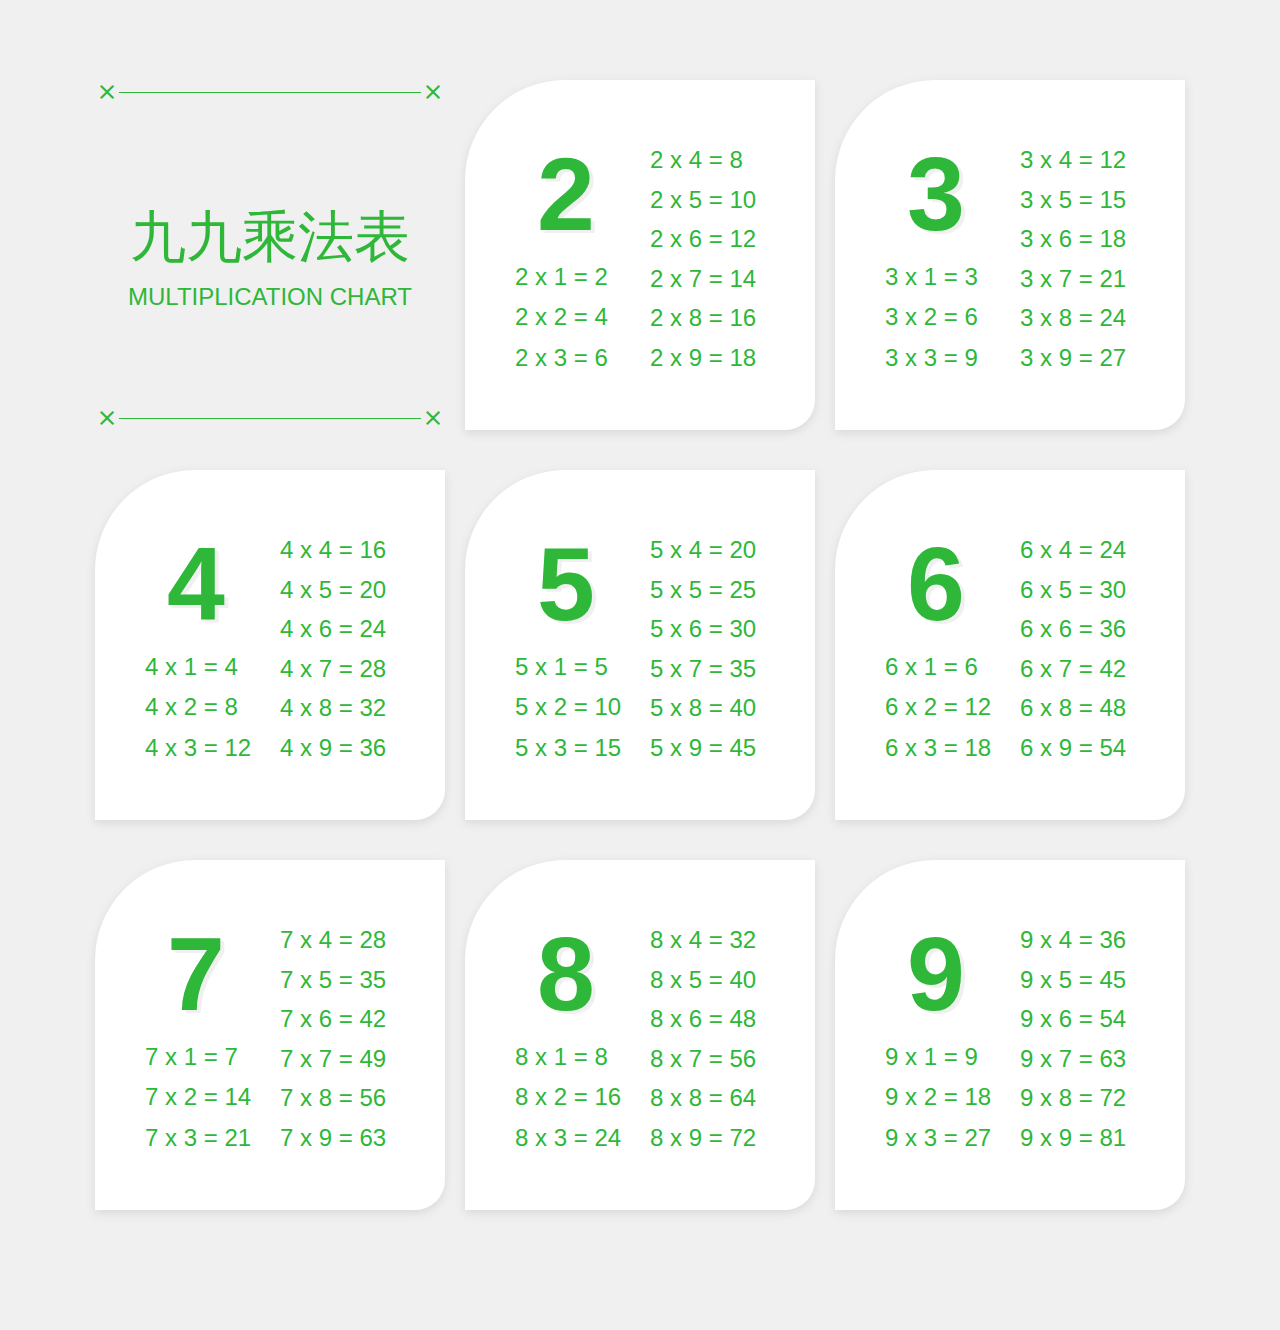
==== index.html @ 22dd7741 "Update 2021-01-02T08:16:33.560Z" ====
<!DOCTYPE html>
<html lang="en">

<head>
  <meta charset="UTF-8">
  <meta name="viewport" content="width=device-width, initial-scale=1.0">
  <meta http-equiv="X-UA-Compatible" content="ie=edge">
  <title>1F-9x9</title>
  <link href="https://fonts.googleapis.com/icon?family=Material+Icons" rel="stylesheet" />
  <link rel="stylesheet" href="./assets/style/all.css">
</head>

<body>


  
<section class="container">

</section>



  <script src="./assets/js/vendors.js"></script>
  <script src="./assets/js/all.js"></script>
</body>

</html>
---- assets/style/all.css ----
@charset "UTF-8";
@import url("https://fonts.googleapis.com/css2?family=Oswald:wght@200;300;400;500;600;700&display=swap");
#注意不是只有這一種CSS reset
html, body, div, span, applet, object, iframe,
h1, h2, h3, h4, h5, h6, p, blockquote, pre,
a, abbr, acronym, address, big, cite, code,
del, dfn, em, img, ins, kbd, q, s, samp,
small, strike, strong, sub, sup, tt, var,
b, u, i, center,
dl, dt, dd, ol, ul, li,
fieldset, form, label, legend,
table, caption, tbody, tfoot, thead, tr, th, td,
article, aside, canvas, details, embed,
figure, figcaption, footer, header, hgroup,
menu, nav, output, ruby, section, summary,
time, mark, audio, video {
  margin: 0;
  padding: 0;
  border: 0;
  font-size: 100%;
  font: inherit;
  vertical-align: baseline; }

/* HTML5 display-role reset for older browsers */
article, aside, details, figcaption, figure,
footer, header, hgroup, menu, nav, section {
  display: block; }

body {
  line-height: 1; }

ol, ul {
  list-style: none; }

blockquote, q {
  quotes: none; }

blockquote:before, blockquote:after,
q:before, q:after {
  content: '';
  content: none; }

table {
  border-collapse: collapse;
  border-spacing: 0; }

img {
  /*這行是為了RWD多加的*/
  max-width: 100%;
  height: auto; }

/*以上是css reset*/
/*以下是確保盒模型不會破版*/
/* 全域 border box */
*, *::before, *::after {
  box-sizing: border-box; }

.d-flex {
  display: flex; }

.flex-column {
  flex-direction: column; }

.flex-row {
  flex-direction: row; }

.justify-content-between {
  justify-content: space-between; }

.flex-wrap {
  flex-wrap: wrap; }

.m-0 {
  margin: 0px !important; }

.w-100 {
  width: 100%; }

body {
  font-family: Arial, 'Microsoft JhengHei', Helvetica, sans-serif; }

.container {
  margin: 0 auto;
  padding: 80px 85px;
  background: #f0f0f0 0% 0% no-repeat padding-box;
  color: #2eb738;
  display: flex;
  flex-wrap: wrap;
  justify-content: space-around;
  align-items: center; }

.firstBox {
  width: 350px;
  height: 350px;
  display: flex;
  flex-direction: column;
  justify-content: space-between;
  margin-bottom: 40px; }

.hr-style {
  border: 0px;
  position: relative; }
  .hr-style::after {
    content: '';
    position: absolute;
    border-top: 1px solid #2eb738;
    top: 50%;
    left: 0;
    right: 0; }

.title-area {
  text-align: center; }

.title-h1 {
  font-size: 56px;
  line-height: 1.5; }

.title-text {
  font-size: 24px;
  line-height: 1.5; }

.box {
  width: 350px;
  height: 350px;
  background: #ffffff 0% 0% no-repeat padding-box;
  box-shadow: 0px 3px 10px #d8d8d8;
  border-radius: 100px 0px 30px 0px;
  padding: 60px 30px 60px 50px;
  margin-bottom: 40px;
  justify-content: space-between; }
  .box .box-title {
    font-size: 104px;
    font-weight: bold;
    border: 2px solid #ffffff;
    text-shadow: 4px 3px 0px #f0f0f0;
    padding-left: 20px; }
  .box .box-text {
    width: 50%;
    font-size: 24px;
    margin-top: 8px; }

/*# sourceMappingURL=all.css.map */
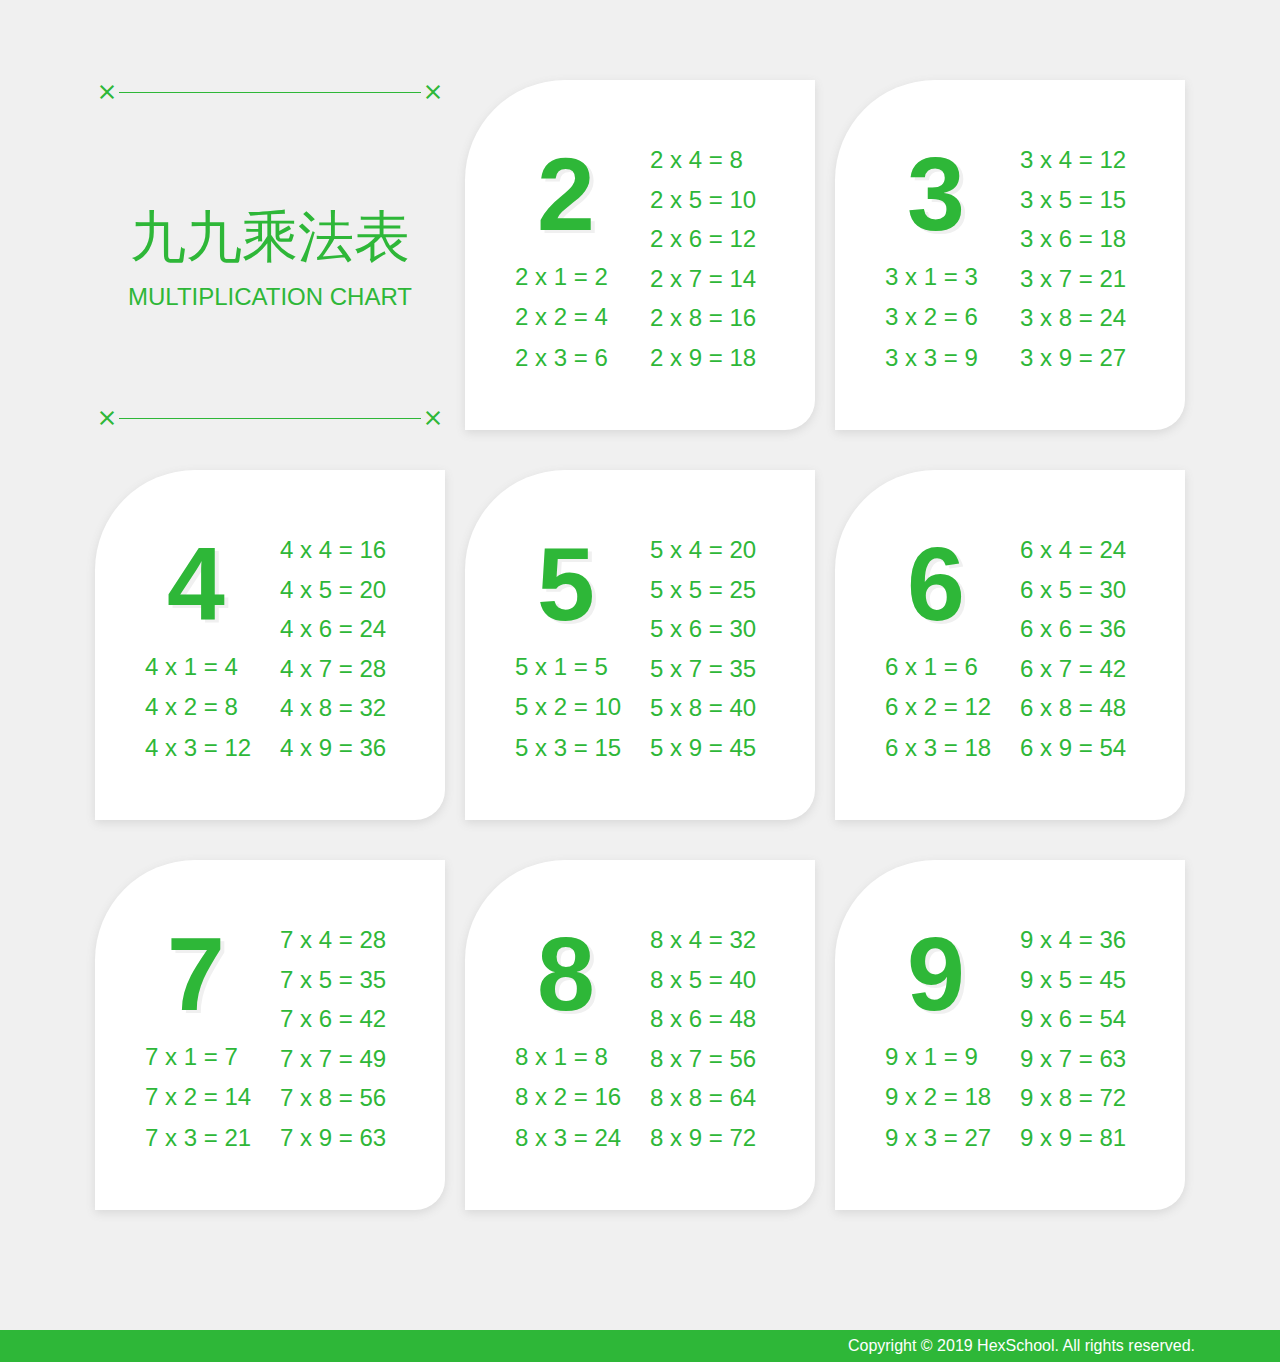
==== commit 21096eb2: "Update 2021-01-02T11:30:38.042Z" ====
--- a/index.html
+++ b/index.html
@@ -14,9 +14,8 @@
 
 
   
-<section class="container">
-
-</section>
+<section class="container"></section>
+<footer class="footer">Copyright © 2019 HexSchool. All rights reserved.</footer>
 
 
 
--- a/assets/style/all.css
+++ b/assets/style/all.css
@@ -80,6 +80,7 @@
   font-family: Arial, 'Microsoft JhengHei', Helvetica, sans-serif; }
 
 .container {
+  max-width: 1440px;
   margin: 0 auto;
   padding: 80px 85px;
   background: #f0f0f0 0% 0% no-repeat padding-box;
@@ -139,4 +140,12 @@
     font-size: 24px;
     margin-top: 8px; }
 
+.footer {
+  max-width: 1440px;
+  background-color: #2EB738;
+  padding: 8px 85px;
+  margin: 0 auto;
+  color: #ffffff;
+  text-align: right; }
+
 /*# sourceMappingURL=all.css.map */
